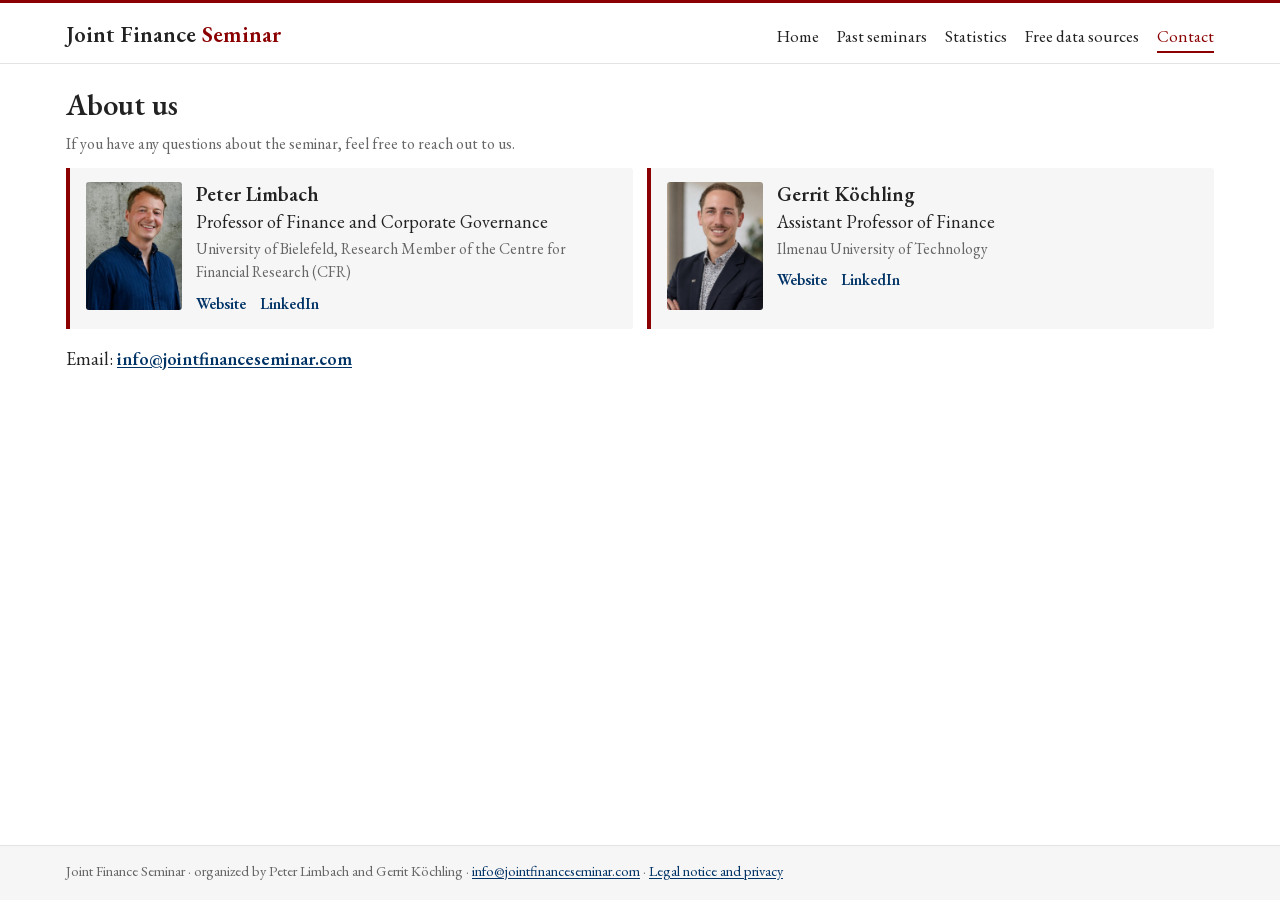
==== contact/index.html @ 8ed10439 "Mni updates / Cosmetics" ====
<!doctype html>
<html lang="en">
<head>
<meta charset="utf-8">
<meta name="viewport" content="width=device-width, initial-scale=1">
<title>Contact · Joint Finance Seminar</title>
<meta name="description" content="Contact the organizers of the Joint Finance Seminar, Peter Limbach and Gerrit Köchling.">
<link rel="canonical" href="https://www.jointfinanceseminar.com/contact/">
<meta property="og:type" content="website">
<meta property="og:site_name" content="Joint Finance Seminar">
<meta property="og:title" content="Contact · Joint Finance Seminar">
<meta property="og:description" content="Contact the organizers of the Joint Finance Seminar, Peter Limbach and Gerrit Köchling.">
<meta property="og:url" content="https://www.jointfinanceseminar.com/contact/">
<meta property="og:image" content="https://www.jointfinanceseminar.com/img/jfs_logo.png">
<meta name="twitter:card" content="summary">
<link rel="icon" href="/img/jfs_logo_48.png" sizes="48x48" type="image/png">
<link rel="icon" href="/img/jfs_logo_192.png" sizes="192x192" type="image/png">
<link rel="apple-touch-icon" href="/img/jfs_logo_180.png">
<link rel="stylesheet" href="/fonts/fonts.css">
<style>
:root{--ink:#222;--mute:#666;--line:#e3e3e3;--soft:#f6f6f6;--red:#8B0000;--navy:#003366}
*{box-sizing:border-box}
body{margin:0;padding:4px 2px;font-family:"EB Garamond",Garamond,Georgia,serif;color:var(--ink);font-size:17px;line-height:1.45;background:#fff}
h2{font-size:22px;margin:26px 0 4px;font-weight:600}
h2:first-child{margin-top:4px}
.sub{color:var(--mute);font-size:15px;margin:0 0 12px}
a{color:var(--navy)}
.stats{display:flex;flex-wrap:wrap;gap:8px 0;border-top:1px solid var(--line);border-bottom:1px solid var(--line);padding:12px 0}
.stat{flex:1 1 110px;text-align:center;border-right:1px solid var(--line)}
.stat:last-child{border-right:0}
.stat b{display:block;font-size:30px;font-weight:600;color:var(--red);line-height:1.15;font-variant-numeric:lining-nums}
.stat span{font-size:14.5px;color:var(--mute)}
details{border-left:3px solid var(--red);background:var(--soft);margin:6px 0;padding:8px 12px;border-radius:0 3px 3px 0}
summary{cursor:pointer;font-weight:600;list-style:none;display:flex;gap:12px}
summary::-webkit-details-marker{display:none}
summary .n{color:var(--mute);font-weight:400;white-space:nowrap;margin-left:auto}
summary::after{content:"+";color:var(--mute);font-weight:400;margin-left:8px}
details[open] summary::after{content:"\2013"}
ul{margin:8px 0 2px;padding-left:18px}
li{margin:5px 0;font-size:16px}
.who{color:var(--mute)}
.inst{columns:2 240px;column-gap:28px;font-size:16px}
.inst div{break-inside:avoid;margin:0 0 10px}
.inst .c{font-weight:600;font-size:13.5px;text-transform:uppercase;letter-spacing:.05em;color:var(--mute)}
.note{color:var(--mute);font-size:14.5px;margin-top:16px}
.bar{display:flex;flex-wrap:wrap;gap:8px 14px;align-items:center;margin:4px 0 14px}
input[type=search]{flex:1 1 260px;font:inherit;padding:8px 10px;border:1px solid #d9d9d9;border-radius:4px;background:#fff}
input[type=search]:focus{outline:2px solid #c9d6e3;border-color:var(--navy)}
input[type=checkbox]{accent-color:var(--red)}
label{font-size:15px;color:var(--mute);white-space:nowrap}
.round{margin:20px 0 4px;font-weight:600;font-size:18px;border-left:4px solid var(--red);background:var(--soft);padding:5px 12px;border-radius:0 3px 3px 0}
.talk{display:grid;grid-template-columns:104px 1fr;gap:2px 12px;padding:8px 0 8px 16px;border-bottom:1px solid var(--line)}
.talk .d{color:var(--red);font-weight:600;font-size:15px;padding-top:2px;font-variant-numeric:lining-nums}
.talk .t{font-weight:600}
.talk .s{color:var(--mute)}
.talk .s b{color:var(--navy);font-weight:600}
.talk .p{font-size:15px;margin-top:2px}
.talk .p a{text-decoration:none;border-bottom:1px solid #c9d6e3}
.count{font-size:15px;color:var(--mute)}
@media (max-width:520px){.talk{grid-template-columns:1fr}.stat{flex-basis:33%}}

:root{--ink:#222;--mute:#666;--soft:#f6f6f6;--red:#8B0000;--navy:#003366}
*{box-sizing:border-box}
body{margin:0;padding:4px 2px;font-family:"EB Garamond",Garamond,Georgia,serif;color:var(--ink);font-size:17px;line-height:1.45;background:#fff}
h2{font-size:22px;margin:4px 0 4px;font-weight:600}
.sub{color:var(--mute);font-size:15px;margin:0 0 12px}

.people{display:flex;flex-wrap:wrap;gap:14px;margin-top:12px}
.person{flex:1 1 280px;display:flex;gap:14px;align-items:flex-start;border-left:4px solid var(--red);background:var(--soft);padding:14px 16px;border-radius:0 3px 3px 0}
.person img{width:96px;height:128px;object-fit:cover;border-radius:3px;flex:0 0 auto}
.person .nm{font-size:20px;font-weight:600;line-height:1.2}
.person .ti{margin-top:2px}
.person .af{color:var(--mute);font-size:15.5px;margin-top:2px}
.person .ln{margin-top:8px;font-size:15.5px}
.person .ln a{color:var(--navy);font-weight:600;text-decoration:none;margin-right:14px}
.mail{margin-top:16px}
.mail a{color:var(--navy);font-weight:600}

body{padding:0}
.top{border-bottom:1px solid var(--line);background:#fff}
.top .in,.wrap,.foot .in{max-width:1180px;margin:0 auto;padding:0 16px}
.top .in{display:flex;flex-wrap:wrap;align-items:baseline;gap:4px 22px;padding-top:14px;padding-bottom:10px}
.brand{font-size:23px;font-weight:600;color:var(--ink);text-decoration:none;margin-right:auto}
.brand span{color:var(--red)}
.top nav{display:flex;flex-wrap:wrap;gap:2px 18px;font-size:17px}
.top nav a{color:var(--ink);text-decoration:none;border-bottom:2px solid transparent;padding-bottom:1px}
.top nav a:hover{border-bottom-color:#c9d6e3}
.top nav a[aria-current]{border-bottom-color:var(--red);color:var(--red)}
.wrap{padding-top:18px;padding-bottom:28px}
h1.pt{font-size:30px;font-weight:600;margin:6px 0 6px;line-height:1.15}
.foot{border-top:1px solid var(--line);background:var(--soft);color:var(--mute);font-size:14.5px}
.foot .in{padding-top:14px;padding-bottom:18px}
.foot a{color:var(--navy)}
.talk.hide,.round.hide{display:none}
/* small refinements for the stand-alone site (the Google Sites embeds keep their sizes) */
html{scroll-behavior:smooth;scroll-padding-top:12px}
body{display:flex;flex-direction:column;min-height:100vh;font-size:18px;line-height:1.5;-webkit-font-smoothing:antialiased;text-rendering:optimizeLegibility}
main.wrap{flex:1 0 auto;width:100%}
.top{border-top:3px solid var(--red)}
.brand{letter-spacing:.005em}
a{text-underline-offset:2px}
a:hover{color:var(--red)}
::selection{background:#f1dede}
.sub{font-size:16px}
li{font-size:17px}
.note{font-size:15.5px}
.talk{padding-top:10px;padding-bottom:10px}
.talk .p,.ds .pv{font-size:16px}
.ds .w{font-size:17px}
.round{margin-top:26px}
h1.pt{margin-bottom:10px}
details summary:hover{color:var(--red)}
.card .ttl a:hover,.talk .p a:hover,.ds .nm a:hover{border-bottom-color:var(--red)}
.foot{margin-top:28px}
@media (max-width:600px){
  body{font-size:17px}
  .top .in{gap:6px 18px}
  .top nav{gap:2px 14px;font-size:16px}
  h1.pt{font-size:26px}
  .ghero{padding-top:12px}
  .ghero h1{font-size:34px}
  .gtag{font-size:20px;margin-top:16px}
  .gintro{font-size:17px}
}
</style>
</head>
<body>
<header class="top"><div class="in"><a class="brand" href="/">Joint Finance <span>Seminar</span></a><nav aria-label="Main"><a href="/">Home</a><a href="/past-seminars/">Past seminars</a><a href="/some-statistics-about-the-seminar/">Statistics</a><a href="/free-datasets/">Free data sources</a><a href="/contact/" aria-current="page">Contact</a></nav></div></header>
<main class="wrap">
<h1 class="pt">About us</h1>
<p class="sub">If you have any questions about the seminar, feel free to reach out to us.</p>
<div class="people"><div class="person"><img src="/img/peter_limbach.jpg" alt="Peter Limbach" width="96" height="128"><div><div class="nm">Peter Limbach</div><div class="ti">Professor of Finance and Corporate Governance</div><div class="af">University of Bielefeld, Research Member of the Centre for Financial Research (CFR)</div><div class="ln"><a href="https://www.uni-bielefeld.de/fakultaeten/wirtschaftswissenschaften/lehrbereiche/corporate-finance-and-governance/" target="_blank" rel="noopener">Website</a><a href="https://www.linkedin.com/in/peter-limbach-b8a85524a/" target="_blank" rel="noopener">LinkedIn</a></div></div></div><div class="person"><img src="/img/gerrit_koechling.jpg" alt="Gerrit Köchling" width="96" height="128"><div><div class="nm">Gerrit Köchling</div><div class="ti">Assistant Professor of Finance</div><div class="af">Ilmenau University of Technology</div><div class="ln"><a href="https://sites.google.com/view/gerritkoechling" target="_blank" rel="noopener">Website</a><a href="https://www.linkedin.com/in/gerrit-koechling/" target="_blank" rel="noopener">LinkedIn</a></div></div></div></div>
<p class="mail">Email: <a href="mailto:info@jointfinanceseminar.com">info@jointfinanceseminar.com</a></p>
</main>
<footer class="foot"><div class="in">Joint Finance Seminar · organized by Peter Limbach and Gerrit Köchling ·
<a href="mailto:info@jointfinanceseminar.com">info@jointfinanceseminar.com</a> · <a href="/privacy/">Legal notice and privacy</a></div></footer>
</body>
</html>
---- fonts/fonts.css ----
/* EB Garamond (SIL Open Font License 1.1, see OFL.txt), self-hosted; files from Google Fonts, 2026-11-12 */
@font-face{font-family:'EB Garamond';font-style:italic;font-weight:400;font-display:swap;src:url(/fonts/eb-garamond-latin-italic.woff2) format('woff2');unicode-range:U+0000-00FF, U+0131, U+0152-0153, U+02BB-02BC, U+02C6, U+02DA, U+02DC, U+0304, U+0308, U+0329, U+2000-206F, U+20AC, U+2122, U+2191, U+2193, U+2212, U+2215, U+FEFF, U+FFFD}
@font-face{font-family:'EB Garamond';font-style:normal;font-weight:400 700;font-display:swap;src:url(/fonts/eb-garamond-latin.woff2) format('woff2');unicode-range:U+0000-00FF, U+0131, U+0152-0153, U+02BB-02BC, U+02C6, U+02DA, U+02DC, U+0304, U+0308, U+0329, U+2000-206F, U+20AC, U+2122, U+2191, U+2193, U+2212, U+2215, U+FEFF, U+FFFD}
@font-face{font-family:'EB Garamond';font-style:italic;font-weight:400;font-display:swap;src:url(/fonts/eb-garamond-latin-ext-italic.woff2) format('woff2');unicode-range:U+0100-02BA, U+02BD-02C5, U+02C7-02CC, U+02CE-02D7, U+02DD-02FF, U+0304, U+0308, U+0329, U+1D00-1DBF, U+1E00-1E9F, U+1EF2-1EFF, U+2020, U+20A0-20AB, U+20AD-20C4, U+2113, U+2C60-2C7F, U+A720-A7FF}
@font-face{font-family:'EB Garamond';font-style:normal;font-weight:400 700;font-display:swap;src:url(/fonts/eb-garamond-latin-ext.woff2) format('woff2');unicode-range:U+0100-02BA, U+02BD-02C5, U+02C7-02CC, U+02CE-02D7, U+02DD-02FF, U+0304, U+0308, U+0329, U+1D00-1DBF, U+1E00-1E9F, U+1EF2-1EFF, U+2020, U+20A0-20AB, U+20AD-20C4, U+2113, U+2C60-2C7F, U+A720-A7FF}
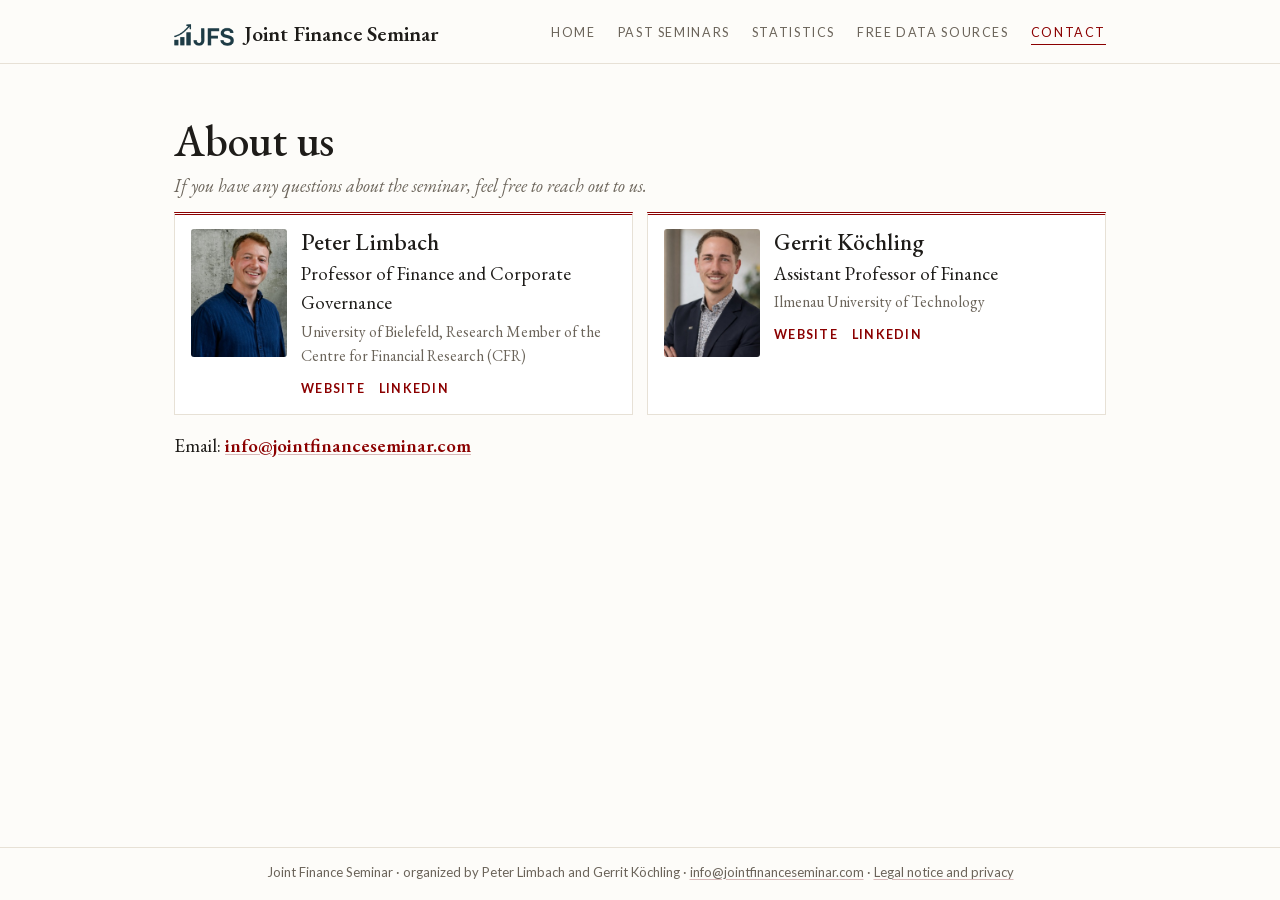
==== commit 7f703ecf: "New design journal style tryout" ====
--- a/contact/index.html
+++ b/contact/index.html
@@ -80,8 +80,9 @@
 .top{border-bottom:1px solid var(--line);background:#fff}
 .top .in,.wrap,.foot .in{max-width:1180px;margin:0 auto;padding:0 16px}
 .top .in{display:flex;flex-wrap:wrap;align-items:baseline;gap:4px 22px;padding-top:14px;padding-bottom:10px}
-.brand{font-size:23px;font-weight:600;color:var(--ink);text-decoration:none;margin-right:auto}
-.brand span{color:var(--red)}
+.brand{font-size:23px;font-weight:600;color:var(--ink);text-decoration:none;margin-right:auto;display:inline-flex;align-items:center;gap:10px}
+.brand img{height:22px;width:auto;position:relative;top:1px}
+.brand .bt span{color:var(--red)}
 .top nav{display:flex;flex-wrap:wrap;gap:2px 18px;font-size:17px}
 .top nav a{color:var(--ink);text-decoration:none;border-bottom:2px solid transparent;padding-bottom:1px}
 .top nav a:hover{border-bottom-color:#c9d6e3}
@@ -115,17 +116,142 @@
 @media (max-width:600px){
   body{font-size:17px}
   .top .in{gap:6px 18px}
-  .top nav{gap:2px 14px;font-size:16px}
+  .top .in{flex-direction:column;align-items:flex-start;padding-bottom:0}
+  .top nav{flex-wrap:nowrap;overflow-x:auto;white-space:nowrap;width:100%;gap:0 16px;font-size:16px;padding-bottom:8px;scrollbar-width:none}
+  .top nav::-webkit-scrollbar{display:none}
+  .next{padding:14px 16px}
+  .next .ttl{font-size:19px}
   h1.pt{font-size:26px}
   .ghero{padding-top:12px}
   .ghero h1{font-size:34px}
   .gtag{font-size:20px;margin-top:16px}
   .gintro{font-size:17px}
 }
+
+/* "Journal" design (Gerrit, 2026-11-13): cream paper, Garamond, small-caps labels in Lato, dark red accents */
+:root{--ink:#1e1c19;--mute:#6b645a;--line:#e7e1d6;--soft:#f6f1e7;--red:#8B0000;--navy:#8B0000;--paper:#fdfcf9}
+body{background:var(--paper);color:var(--ink);font-size:19px;line-height:1.55}
+a{color:var(--red);text-decoration-color:#d9b9b9}
+a:hover{color:#5c0000}
+.lab,.top nav,.lbl,.round,.k,.sheet .m,.sheet .h,.strip span,.rt .dt,.rt .ac,.tag,.count,.foot{font-family:Lato,"Helvetica Neue",Arial,sans-serif}
+/* header */
+.top{background:var(--paper);border-top:0;border-bottom:1px solid var(--line)}
+.top .in,.wrap,.foot .in{max-width:980px;padding-left:24px;padding-right:24px}
+.top .in{padding-top:18px;padding-bottom:12px;align-items:center}
+.brand{font-size:21px;font-weight:600}
+.brand .bt span{color:var(--ink)}
+.top nav{font-size:12.5px;letter-spacing:.13em;text-transform:uppercase;gap:2px 22px}
+.top nav a{color:var(--mute);border-bottom:1px solid transparent;padding-bottom:2px}
+.top nav a:hover{color:var(--red);border-bottom-color:var(--red)}
+.top nav a[aria-current]{color:var(--red);border-bottom-color:var(--red)}
+/* page titles and labels */
+h1.pt{font-size:44px;font-weight:500;letter-spacing:-.005em;margin:34px 0 6px}
+.sub{font-style:italic;color:var(--mute);font-size:18px}
+.lbl,.round{font-size:12.5px;font-weight:700;letter-spacing:.16em;text-transform:uppercase;color:var(--red);background:none;border:0;border-bottom:1px solid var(--line);border-radius:0;padding:0 0 8px;margin:42px 0 8px}
+h2.lbl{line-height:1.4}
+.rule{height:3px;border-top:1px solid var(--red);border-bottom:1px solid var(--red);margin:0 0 30px}
+/* front page */
+.ghero{padding:44px 0 4px}
+.ghero h1{font-size:60px;font-weight:500;color:var(--ink);letter-spacing:-.01em}
+.gtag{font-size:23px;font-weight:400;font-style:italic;color:var(--mute);margin:4px 0 30px}
+.gintro{font-size:19.5px;color:#36322c;margin:4px 0 30px}
+.next{max-width:none;margin:0 0 34px;border:0;border-radius:0;box-shadow:none;background:none;padding:0;display:grid;grid-template-columns:170px 1fr;gap:28px;align-items:center}
+.sheet{border:1px solid var(--red);text-align:center;padding:10px 6px 12px;color:var(--red);background:#fff}
+.sheet .m{font-size:12.5px;font-weight:700;letter-spacing:.16em;text-transform:uppercase}
+.sheet .d{font-size:60px;line-height:1;font-weight:600;font-variant-numeric:lining-nums;margin:2px 0}
+.sheet .h{font-size:12.5px;color:var(--mute)}
+.next .k{font-size:12.5px;font-weight:700;letter-spacing:.16em;text-transform:uppercase;color:var(--red)}
+.next .ttl{font-size:28px;font-weight:500;line-height:1.25;margin:4px 0}
+.next .ttl a{color:var(--ink);border:0;text-decoration:none}
+.next .spk{color:var(--mute)}
+.next .act{display:flex;flex-wrap:wrap;gap:6px 22px;margin-top:10px}
+.next .act a,.rt .ac a,.subs-b .btn{font-family:Lato,Arial,sans-serif;font-size:12.5px;font-weight:700;letter-spacing:.1em;text-transform:uppercase;color:var(--red);text-decoration:none;border:0;border-bottom:1px solid var(--red);border-radius:0;padding:0 0 1px;background:none}
+.subs-b .btn:hover{background:none;color:#5c0000}
+/* mailing list */
+#mc_embed_signup{max-width:none;background:#fff;border:1px solid var(--line);border-left:0;border-top:3px double var(--red);border-radius:0;padding:18px 22px;margin:0 0 6px}
+#mc_embed_signup h2{font-weight:500;font-size:25px}
+#mc_embed_signup .button{border-radius:2px;font-family:Lato,Arial,sans-serif;font-size:13px;letter-spacing:.1em;text-transform:uppercase}
+input[type=search],#mc_embed_signup input[type="email"]{border:1px solid #d8d0c2;border-radius:2px;background:#fff}
+/* round table */
+table.rt{width:100%;border-collapse:collapse;margin-top:6px}
+.rt td{padding:13px 0;border-bottom:1px solid var(--line);vertical-align:top}
+.rt .dt{width:76px;font-size:12px;font-weight:700;text-transform:uppercase;letter-spacing:.1em;color:var(--red)}
+.rt .dt b{display:block;font:600 30px/1.05 "EB Garamond",Georgia,serif;letter-spacing:0;color:var(--ink);font-variant-numeric:lining-nums}
+.rt .ti{font-size:21px;line-height:1.3}
+.rt .ti a,.rt .sp a{text-decoration:none}
+.rt .ti a{color:var(--ink)}
+.rt .ti a:hover,.rt .sp a:hover{text-decoration:underline;text-decoration-color:var(--red);color:var(--red)}
+.rt .sp{color:var(--mute);font-size:17px}
+.rt .sp a{color:var(--mute)}
+.rt .nt{font-size:16px;font-style:italic;color:#7a5a00;margin-top:3px}
+.rt .ac{width:150px;text-align:right;font-size:12.5px;padding-top:17px}
+.rt .held{color:var(--mute);letter-spacing:.06em}
+.rt tr.past{opacity:.5}
+.subs{margin:22px 0 0;text-align:left}
+.subs-t{font-weight:500;font-size:19px;margin-bottom:6px}
+.subs-b{justify-content:flex-start;gap:6px 22px}
+.subs .hint{font-size:16px}
+/* statistics strip */
+.strip{display:flex;justify-content:space-between;flex-wrap:wrap;gap:14px;border-top:1px solid var(--line);margin-top:44px;padding-top:22px;text-align:center}
+.strip b{display:block;font-size:44px;font-weight:500;color:var(--red);line-height:1;font-variant-numeric:lining-nums}
+.strip span{font-size:12px;letter-spacing:.14em;text-transform:uppercase;color:var(--mute)}
+.more{text-align:center;font-style:italic;margin:10px 0 0}
+/* past seminars */
+.talk{grid-template-columns:118px 1fr;padding:12px 0;border-bottom:1px solid var(--line)}
+.talk .d{font-family:Lato,Arial,sans-serif;font-size:12.5px;letter-spacing:.06em;text-transform:uppercase;color:var(--red);padding-top:5px}
+.talk .t{font-weight:500;font-size:20px;line-height:1.3}
+.talk .s{color:var(--mute)}
+.talk .s b{color:var(--ink);font-weight:500}
+.talk .p{font-style:italic}
+.talk .p a{border:0;text-decoration:underline;text-decoration-color:#d9b9b9}
+/* statistics page */
+.stats{border-color:var(--line)}
+.stat{border-right-color:var(--line)}
+.stat b{font-weight:500;font-size:40px}
+.stat span{font-family:Lato,Arial,sans-serif;font-size:12px;letter-spacing:.14em;text-transform:uppercase}
+details{background:none;border:0;border-bottom:1px solid var(--line);border-radius:0;padding:10px 0;margin:0}
+summary{font-weight:500;font-size:20px}
+.inst .c{font-family:Lato,Arial,sans-serif;color:var(--red)}
+/* data page */
+.jump a{border-bottom-color:#d9b9b9}
+.ds{padding:12px 0;border-bottom:1px solid var(--line)}
+.ds .nm{font-weight:500;font-size:20px}
+.ds .nm a{color:var(--ink);border-bottom-color:#d9b9b9}
+.ds .nm a:hover{color:var(--red);border-bottom-color:var(--red)}
+.ds .pv{font-style:italic}
+.tag{font-size:11.5px;letter-spacing:.06em;text-transform:uppercase;border-color:#e3c6c6}
+.suggest{font-family:Lato,Arial,sans-serif;font-size:12.5px;letter-spacing:.1em;text-transform:uppercase;border:0;border-bottom:1px solid var(--red);border-radius:0;padding:0 0 1px}
+.suggest:hover{background:none}
+/* contact and privacy */
+.person{background:#fff;border:1px solid var(--line);border-top:3px double var(--red);border-radius:0}
+.person .nm{font-weight:500;font-size:23px}
+.person .ln a{font-family:Lato,Arial,sans-serif;font-size:12.5px;letter-spacing:.1em;text-transform:uppercase}
+.addr{background:#fff;border-left:2px solid var(--red)}
+h3{font-weight:500;font-size:22px}
+/* footer */
+.foot{background:var(--paper);border-top:1px solid var(--line);font-size:13px;color:var(--mute);text-align:center}
+.foot a{color:var(--mute)}
+@media (max-width:640px){
+  .top nav{font-size:12px;gap:0 16px}
+  .ghero{padding-top:24px}
+  .ghero h1{font-size:40px}
+  .gtag{font-size:19px;margin-bottom:22px}
+  .next{grid-template-columns:96px 1fr;gap:16px}
+  .sheet .d{font-size:40px}
+  .sheet .h{font-size:11px;line-height:1.3}
+  .next .ttl{font-size:22px}
+  .rt .ac{display:none}
+  .rt .dt{width:56px}
+  .rt .ti{font-size:19px}
+  .strip{justify-content:center;gap:16px 26px}
+  .strip b{font-size:34px}
+  .talk{grid-template-columns:1fr}
+  h1.pt{font-size:34px}
+}
 </style>
 </head>
 <body>
-<header class="top"><div class="in"><a class="brand" href="/">Joint Finance <span>Seminar</span></a><nav aria-label="Main"><a href="/">Home</a><a href="/past-seminars/">Past seminars</a><a href="/some-statistics-about-the-seminar/">Statistics</a><a href="/free-datasets/">Free data sources</a><a href="/contact/" aria-current="page">Contact</a></nav></div></header>
+<header class="top"><div class="in"><a class="brand" href="/"><img src="/img/jfs_mark.png" alt="" width="60" height="22"><span class="bt">Joint Finance <span>Seminar</span></span></a><nav aria-label="Main"><a href="/">Home</a><a href="/past-seminars/">Past seminars</a><a href="/some-statistics-about-the-seminar/">Statistics</a><a href="/free-datasets/">Free data sources</a><a href="/contact/" aria-current="page">Contact</a></nav></div></header>
 <main class="wrap">
 <h1 class="pt">About us</h1>
 <p class="sub">If you have any questions about the seminar, feel free to reach out to us.</p>
--- a/fonts/fonts.css
+++ b/fonts/fonts.css
@@ -3,3 +3,8 @@
 @font-face{font-family:'EB Garamond';font-style:normal;font-weight:400 700;font-display:swap;src:url(/fonts/eb-garamond-latin.woff2) format('woff2');unicode-range:U+0000-00FF, U+0131, U+0152-0153, U+02BB-02BC, U+02C6, U+02DA, U+02DC, U+0304, U+0308, U+0329, U+2000-206F, U+20AC, U+2122, U+2191, U+2193, U+2212, U+2215, U+FEFF, U+FFFD}
 @font-face{font-family:'EB Garamond';font-style:italic;font-weight:400;font-display:swap;src:url(/fonts/eb-garamond-latin-ext-italic.woff2) format('woff2');unicode-range:U+0100-02BA, U+02BD-02C5, U+02C7-02CC, U+02CE-02D7, U+02DD-02FF, U+0304, U+0308, U+0329, U+1D00-1DBF, U+1E00-1E9F, U+1EF2-1EFF, U+2020, U+20A0-20AB, U+20AD-20C4, U+2113, U+2C60-2C7F, U+A720-A7FF}
 @font-face{font-family:'EB Garamond';font-style:normal;font-weight:400 700;font-display:swap;src:url(/fonts/eb-garamond-latin-ext.woff2) format('woff2');unicode-range:U+0100-02BA, U+02BD-02C5, U+02C7-02CC, U+02CE-02D7, U+02DD-02FF, U+0304, U+0308, U+0329, U+1D00-1DBF, U+1E00-1E9F, U+1EF2-1EFF, U+2020, U+20A0-20AB, U+20AD-20C4, U+2113, U+2C60-2C7F, U+A720-A7FF}
+/* Lato for small labels (SIL Open Font License 1.1, see OFL-Lato.txt) */
+@font-face{font-family:'Lato';font-style:normal;font-weight:400;font-display:swap;src:url(/fonts/lato-latin-ext-400.woff2) format('woff2');unicode-range:U+0100-02BA, U+02BD-02C5, U+02C7-02CC, U+02CE-02D7, U+02DD-02FF, U+0304, U+0308, U+0329, U+1D00-1DBF, U+1E00-1E9F, U+1EF2-1EFF, U+2020, U+20A0-20AB, U+20AD-20C4, U+2113, U+2C60-2C7F, U+A720-A7FF}
+@font-face{font-family:'Lato';font-style:normal;font-weight:400;font-display:swap;src:url(/fonts/lato-latin-400.woff2) format('woff2');unicode-range:U+0000-00FF, U+0131, U+0152-0153, U+02BB-02BC, U+02C6, U+02DA, U+02DC, U+0304, U+0308, U+0329, U+2000-206F, U+20AC, U+2122, U+2191, U+2193, U+2212, U+2215, U+FEFF, U+FFFD}
+@font-face{font-family:'Lato';font-style:normal;font-weight:700;font-display:swap;src:url(/fonts/lato-latin-ext-700.woff2) format('woff2');unicode-range:U+0100-02BA, U+02BD-02C5, U+02C7-02CC, U+02CE-02D7, U+02DD-02FF, U+0304, U+0308, U+0329, U+1D00-1DBF, U+1E00-1E9F, U+1EF2-1EFF, U+2020, U+20A0-20AB, U+20AD-20C4, U+2113, U+2C60-2C7F, U+A720-A7FF}
+@font-face{font-family:'Lato';font-style:normal;font-weight:700;font-display:swap;src:url(/fonts/lato-latin-700.woff2) format('woff2');unicode-range:U+0000-00FF, U+0131, U+0152-0153, U+02BB-02BC, U+02C6, U+02DA, U+02DC, U+0304, U+0308, U+0329, U+2000-206F, U+20AC, U+2122, U+2191, U+2193, U+2212, U+2215, U+FEFF, U+FFFD}
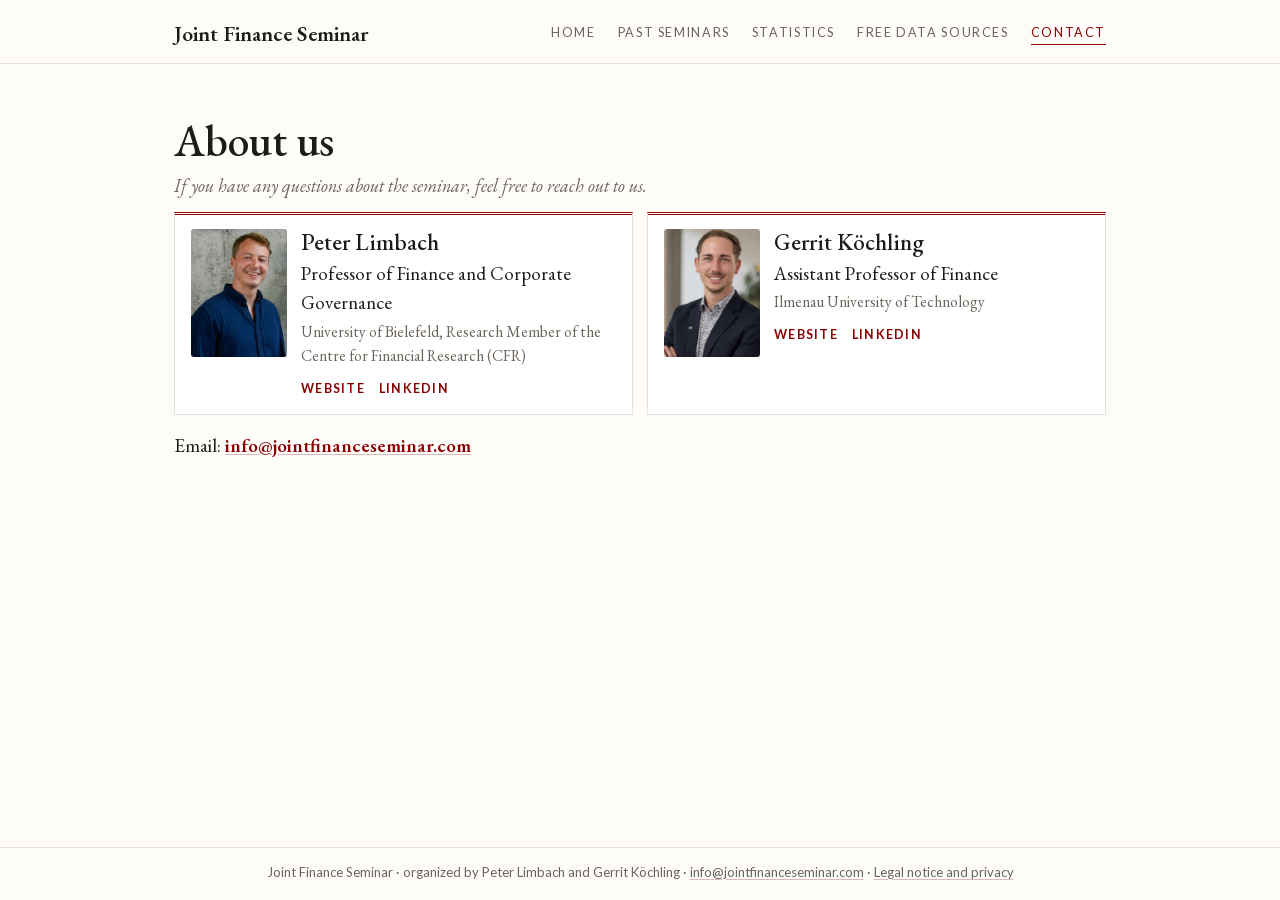
==== commit 5ee0469e: "Some changes of journal style" ====
--- a/contact/index.html
+++ b/contact/index.html
@@ -172,6 +172,26 @@
 #mc_embed_signup h2{font-weight:500;font-size:25px}
 #mc_embed_signup .button{border-radius:2px;font-family:Lato,Arial,sans-serif;font-size:13px;letter-spacing:.1em;text-transform:uppercase}
 input[type=search],#mc_embed_signup input[type="email"]{border:1px solid #d8d0c2;border-radius:2px;background:#fff}
+/* stay-informed panel: mailing list + calendar (more prominent, Gerrit 2026-11-13) */
+.stay{display:grid;grid-template-columns:1fr 1fr;gap:0;background:#f7efe6;border-top:3px double var(--red);border-bottom:3px double var(--red);margin:10px 0 8px;scroll-margin-top:20px}
+.stay .col{padding:24px 26px 22px}
+.stay .col+.col{border-left:1px solid #e3d3c3}
+.stay .k{font-family:Lato,Arial,sans-serif;font-size:12.5px;font-weight:700;letter-spacing:.16em;text-transform:uppercase;color:var(--red)}
+.stay h2{font-size:28px;font-weight:500;margin:4px 0 6px;line-height:1.2}
+.stay p{margin:0 0 14px;color:#3f3a33;font-size:18px}
+.stay .small{font-size:14.5px;color:var(--mute);margin:12px 0 0}
+.stay label{display:block;font-size:15px;margin:0 0 6px;color:var(--ink)}
+.stay .asterisk{color:var(--red)}
+.stay .row{display:flex;flex-wrap:wrap;gap:8px}
+.stay input[type="email"]{flex:1 1 220px;font:inherit;font-size:17px;padding:9px 12px;border:1px solid #cdbfac;border-radius:2px;background:#fff}
+.stay input[type="email"]:focus{outline:2px solid #e8c9c9;border-color:var(--red)}
+.stay .button{flex:0 0 auto;font-family:Lato,Arial,sans-serif;font-size:13.5px;font-weight:700;letter-spacing:.1em;text-transform:uppercase;padding:10px 20px;border:0;border-radius:2px;background:var(--red);color:#fff;cursor:pointer}
+.stay .button:hover{background:#6f0000}
+.stay .cb{display:flex;flex-direction:column;align-items:flex-start;gap:9px}
+.stay .btn{font-family:Lato,Arial,sans-serif;font-size:13px;font-weight:700;letter-spacing:.08em;text-transform:uppercase;border:1px solid var(--red);border-radius:2px;padding:8px 14px;background:#fff;color:var(--red);text-decoration:none}
+.stay .btn.solid{background:var(--red);color:#fff}
+.stay .btn.solid:hover{background:#6f0000;color:#fff}
+.dl{font-size:15.5px;color:var(--mute);font-style:italic;margin:12px 0 0}
 /* round table */
 table.rt{width:100%;border-collapse:collapse;margin-top:6px}
 .rt td{padding:13px 0;border-bottom:1px solid var(--line);vertical-align:top}
@@ -241,6 +261,9 @@
   .sheet .h{font-size:11px;line-height:1.3}
   .next .ttl{font-size:22px}
   .rt .ac{display:none}
+  .stay{grid-template-columns:1fr}
+  .stay .col+.col{border-left:0;border-top:1px solid #e3d3c3}
+  .stay .col{padding:20px 18px}
   .rt .dt{width:56px}
   .rt .ti{font-size:19px}
   .strip{justify-content:center;gap:16px 26px}
@@ -251,11 +274,11 @@
 </style>
 </head>
 <body>
-<header class="top"><div class="in"><a class="brand" href="/"><img src="/img/jfs_mark.png" alt="" width="60" height="22"><span class="bt">Joint Finance <span>Seminar</span></span></a><nav aria-label="Main"><a href="/">Home</a><a href="/past-seminars/">Past seminars</a><a href="/some-statistics-about-the-seminar/">Statistics</a><a href="/free-datasets/">Free data sources</a><a href="/contact/" aria-current="page">Contact</a></nav></div></header>
+<header class="top"><div class="in"><a class="brand" href="/"><span class="bt">Joint Finance <span>Seminar</span></span></a><nav aria-label="Main"><a href="/">Home</a><a href="/past-seminars/">Past seminars</a><a href="/some-statistics-about-the-seminar/">Statistics</a><a href="/free-datasets/">Free data sources</a><a href="/contact/" aria-current="page">Contact</a></nav></div></header>
 <main class="wrap">
 <h1 class="pt">About us</h1>
 <p class="sub">If you have any questions about the seminar, feel free to reach out to us.</p>
-<div class="people"><div class="person"><img src="/img/peter_limbach.jpg" alt="Peter Limbach" width="96" height="128"><div><div class="nm">Peter Limbach</div><div class="ti">Professor of Finance and Corporate Governance</div><div class="af">University of Bielefeld, Research Member of the Centre for Financial Research (CFR)</div><div class="ln"><a href="https://www.uni-bielefeld.de/fakultaeten/wirtschaftswissenschaften/lehrbereiche/corporate-finance-and-governance/" target="_blank" rel="noopener">Website</a><a href="https://www.linkedin.com/in/peter-limbach-b8a85524a/" target="_blank" rel="noopener">LinkedIn</a></div></div></div><div class="person"><img src="/img/gerrit_koechling.jpg" alt="Gerrit Köchling" width="96" height="128"><div><div class="nm">Gerrit Köchling</div><div class="ti">Assistant Professor of Finance</div><div class="af">Ilmenau University of Technology</div><div class="ln"><a href="https://sites.google.com/view/gerritkoechling" target="_blank" rel="noopener">Website</a><a href="https://www.linkedin.com/in/gerrit-koechling/" target="_blank" rel="noopener">LinkedIn</a></div></div></div></div>
+<div class="people"><div class="person"><img src="/img/peter_limbach.jpg" alt="Peter Limbach" width="96" height="128"><div><div class="nm">Peter Limbach</div><div class="ti">Professor of Finance and Corporate Governance</div><div class="af">University of Bielefeld, Research Member of the Centre for Financial Research (CFR)</div><div class="ln"><a href="https://www.uni-bielefeld.de/fakultaeten/wirtschaftswissenschaften/lehrbereiche/corporate-finance-and-governance/" target="_blank" rel="noopener">Website</a><a href="https://www.linkedin.com/in/peter-limbach-b8a85524a/" target="_blank" rel="noopener">LinkedIn</a></div></div></div><div class="person"><img src="/img/gerrit_koechling.jpg" alt="Gerrit Köchling" width="96" height="128"><div><div class="nm">Gerrit Köchling</div><div class="ti">Assistant Professor of Finance</div><div class="af">Ilmenau University of Technology</div><div class="ln"><a href="https://www.gerritkoechling.com/" target="_blank" rel="noopener">Website</a><a href="https://www.linkedin.com/in/gerrit-koechling/" target="_blank" rel="noopener">LinkedIn</a></div></div></div></div>
 <p class="mail">Email: <a href="mailto:info@jointfinanceseminar.com">info@jointfinanceseminar.com</a></p>
 </main>
 <footer class="foot"><div class="in">Joint Finance Seminar · organized by Peter Limbach and Gerrit Köchling ·
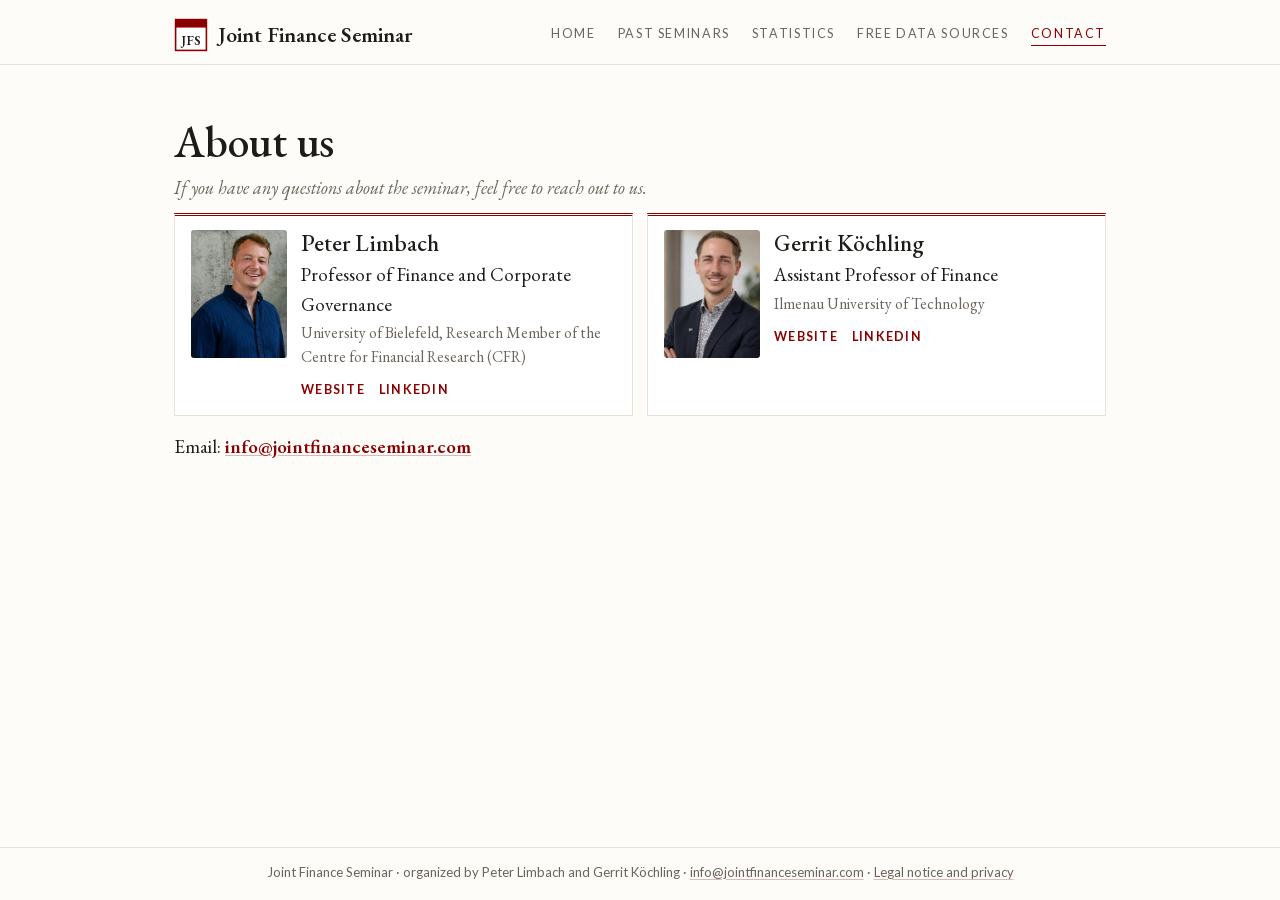
==== commit 6518a5a1: "Logo again" ====
--- a/contact/index.html
+++ b/contact/index.html
@@ -11,11 +11,14 @@
 <meta property="og:title" content="Contact · Joint Finance Seminar">
 <meta property="og:description" content="Contact the organizers of the Joint Finance Seminar, Peter Limbach and Gerrit Köchling.">
 <meta property="og:url" content="https://www.jointfinanceseminar.com/contact/">
-<meta property="og:image" content="https://www.jointfinanceseminar.com/img/jfs_logo.png">
-<meta name="twitter:card" content="summary">
-<link rel="icon" href="/img/jfs_logo_48.png" sizes="48x48" type="image/png">
-<link rel="icon" href="/img/jfs_logo_192.png" sizes="192x192" type="image/png">
-<link rel="apple-touch-icon" href="/img/jfs_logo_180.png">
+<meta property="og:image" content="https://www.jointfinanceseminar.com/img/jfs_og.png">
+<meta property="og:image:width" content="1200">
+<meta property="og:image:height" content="630">
+<meta name="twitter:card" content="summary_large_image">
+<link rel="icon" href="/img/jfs_icon_32.png" sizes="32x32" type="image/png">
+<link rel="icon" href="/img/jfs_icon_48.png" sizes="48x48" type="image/png">
+<link rel="icon" href="/img/jfs_icon_192.png" sizes="192x192" type="image/png">
+<link rel="apple-touch-icon" href="/img/jfs_icon_180.png">
 <link rel="stylesheet" href="/fonts/fonts.css">
 <style>
 :root{--ink:#222;--mute:#666;--line:#e3e3e3;--soft:#f6f6f6;--red:#8B0000;--navy:#003366}
@@ -140,6 +143,7 @@
 .top .in{padding-top:18px;padding-bottom:12px;align-items:center}
 .brand{font-size:21px;font-weight:600}
 .brand .bt span{color:var(--ink)}
+.brand .mark{flex:0 0 auto;display:block}
 .top nav{font-size:12.5px;letter-spacing:.13em;text-transform:uppercase;gap:2px 22px}
 .top nav a{color:var(--mute);border-bottom:1px solid transparent;padding-bottom:2px}
 .top nav a:hover{color:var(--red);border-bottom-color:var(--red)}
@@ -274,7 +278,7 @@
 </style>
 </head>
 <body>
-<header class="top"><div class="in"><a class="brand" href="/"><span class="bt">Joint Finance <span>Seminar</span></span></a><nav aria-label="Main"><a href="/">Home</a><a href="/past-seminars/">Past seminars</a><a href="/some-statistics-about-the-seminar/">Statistics</a><a href="/free-datasets/">Free data sources</a><a href="/contact/" aria-current="page">Contact</a></nav></div></header>
+<header class="top"><div class="in"><a class="brand" href="/"><svg class="mark" viewBox="0 0 64 64" width="34" height="34" aria-hidden="true"><rect x="3" y="3" width="58" height="58" fill="#fff" stroke="#8B0000" stroke-width="3"/><rect x="3" y="3" width="58" height="15" fill="#8B0000"/><text x="32" y="51" text-anchor="middle" font-family="EB Garamond, Georgia, serif" font-weight="600" font-size="25" fill="#1e1c19">JFS</text></svg><span class="bt">Joint Finance <span>Seminar</span></span></a><nav aria-label="Main"><a href="/">Home</a><a href="/past-seminars/">Past seminars</a><a href="/some-statistics-about-the-seminar/">Statistics</a><a href="/free-datasets/">Free data sources</a><a href="/contact/" aria-current="page">Contact</a></nav></div></header>
 <main class="wrap">
 <h1 class="pt">About us</h1>
 <p class="sub">If you have any questions about the seminar, feel free to reach out to us.</p>
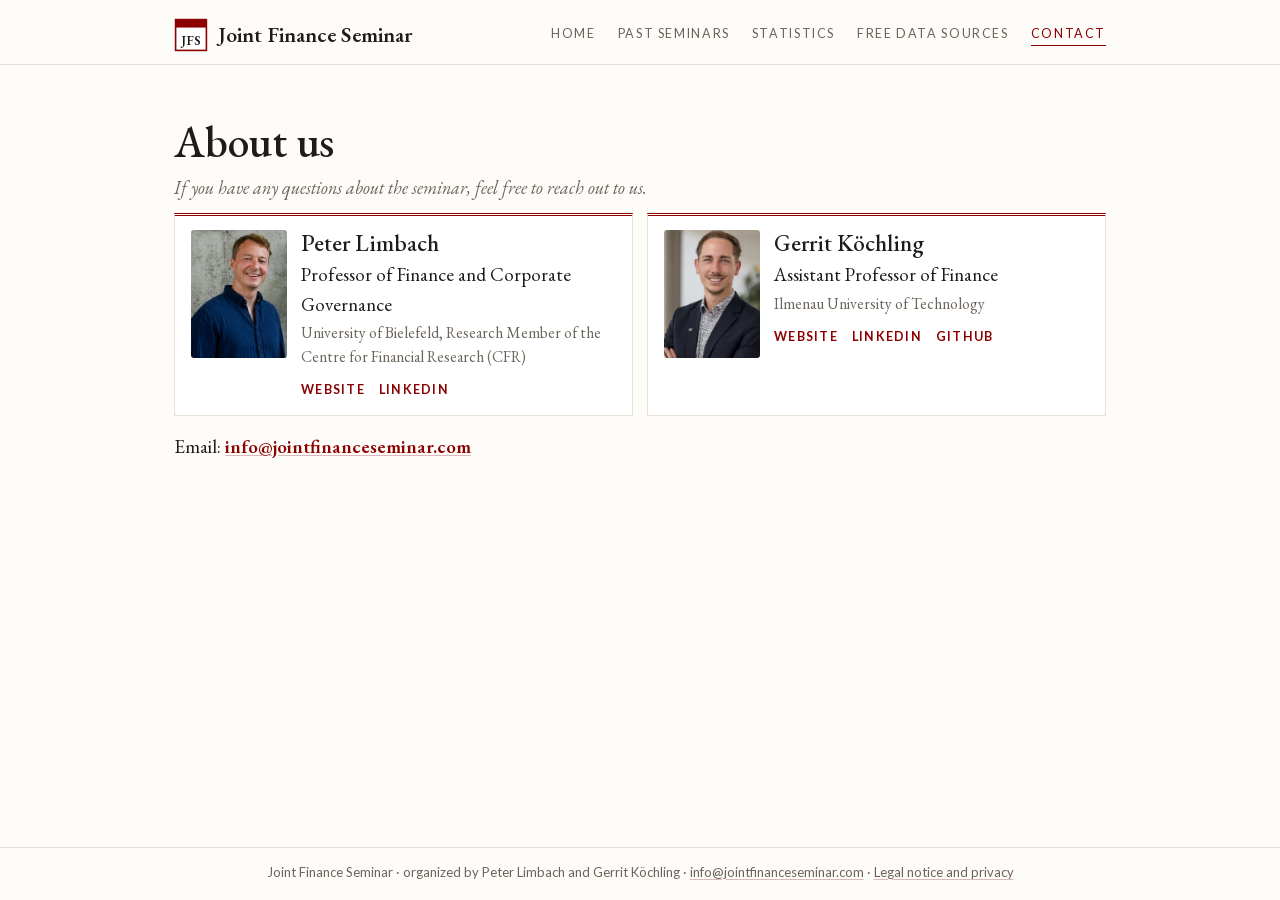
==== commit 677b1f12: "Added datasets" ====
--- a/contact/index.html
+++ b/contact/index.html
@@ -224,6 +224,8 @@
 .talk{grid-template-columns:118px 1fr;padding:12px 0;border-bottom:1px solid var(--line)}
 .talk .d{font-family:Lato,Arial,sans-serif;font-size:12.5px;letter-spacing:.06em;text-transform:uppercase;color:var(--red);padding-top:5px}
 .talk .t{font-weight:500;font-size:20px;line-height:1.3}
+.talk .t a{color:var(--ink);text-decoration:none}
+.talk .t a:hover{color:var(--red);text-decoration:underline;text-decoration-color:var(--red)}
 .talk .s{color:var(--mute)}
 .talk .s b{color:var(--ink);font-weight:500}
 .talk .p{font-style:italic}
@@ -282,7 +284,7 @@
 <main class="wrap">
 <h1 class="pt">About us</h1>
 <p class="sub">If you have any questions about the seminar, feel free to reach out to us.</p>
-<div class="people"><div class="person"><img src="/img/peter_limbach.jpg" alt="Peter Limbach" width="96" height="128"><div><div class="nm">Peter Limbach</div><div class="ti">Professor of Finance and Corporate Governance</div><div class="af">University of Bielefeld, Research Member of the Centre for Financial Research (CFR)</div><div class="ln"><a href="https://www.uni-bielefeld.de/fakultaeten/wirtschaftswissenschaften/lehrbereiche/corporate-finance-and-governance/" target="_blank" rel="noopener">Website</a><a href="https://www.linkedin.com/in/peter-limbach-b8a85524a/" target="_blank" rel="noopener">LinkedIn</a></div></div></div><div class="person"><img src="/img/gerrit_koechling.jpg" alt="Gerrit Köchling" width="96" height="128"><div><div class="nm">Gerrit Köchling</div><div class="ti">Assistant Professor of Finance</div><div class="af">Ilmenau University of Technology</div><div class="ln"><a href="https://www.gerritkoechling.com/" target="_blank" rel="noopener">Website</a><a href="https://www.linkedin.com/in/gerrit-koechling/" target="_blank" rel="noopener">LinkedIn</a></div></div></div></div>
+<div class="people"><div class="person"><img src="/img/peter_limbach.jpg" alt="Peter Limbach" width="96" height="128"><div><div class="nm">Peter Limbach</div><div class="ti">Professor of Finance and Corporate Governance</div><div class="af">University of Bielefeld, Research Member of the Centre for Financial Research (CFR)</div><div class="ln"><a href="https://www.uni-bielefeld.de/fakultaeten/wirtschaftswissenschaften/lehrbereiche/corporate-finance-and-governance/" target="_blank" rel="noopener">Website</a><a href="https://www.linkedin.com/in/peter-limbach-b8a85524a/" target="_blank" rel="noopener">LinkedIn</a></div></div></div><div class="person"><img src="/img/gerrit_koechling.jpg" alt="Gerrit Köchling" width="96" height="128"><div><div class="nm">Gerrit Köchling</div><div class="ti">Assistant Professor of Finance</div><div class="af">Ilmenau University of Technology</div><div class="ln"><a href="https://www.gerritkoechling.com/" target="_blank" rel="noopener">Website</a><a href="https://www.linkedin.com/in/gerrit-koechling/" target="_blank" rel="noopener">LinkedIn</a><a href="https://github.com/gkoechling" target="_blank" rel="noopener">GitHub</a></div></div></div></div>
 <p class="mail">Email: <a href="mailto:info@jointfinanceseminar.com">info@jointfinanceseminar.com</a></p>
 </main>
 <footer class="foot"><div class="in">Joint Finance Seminar · organized by Peter Limbach and Gerrit Köchling ·
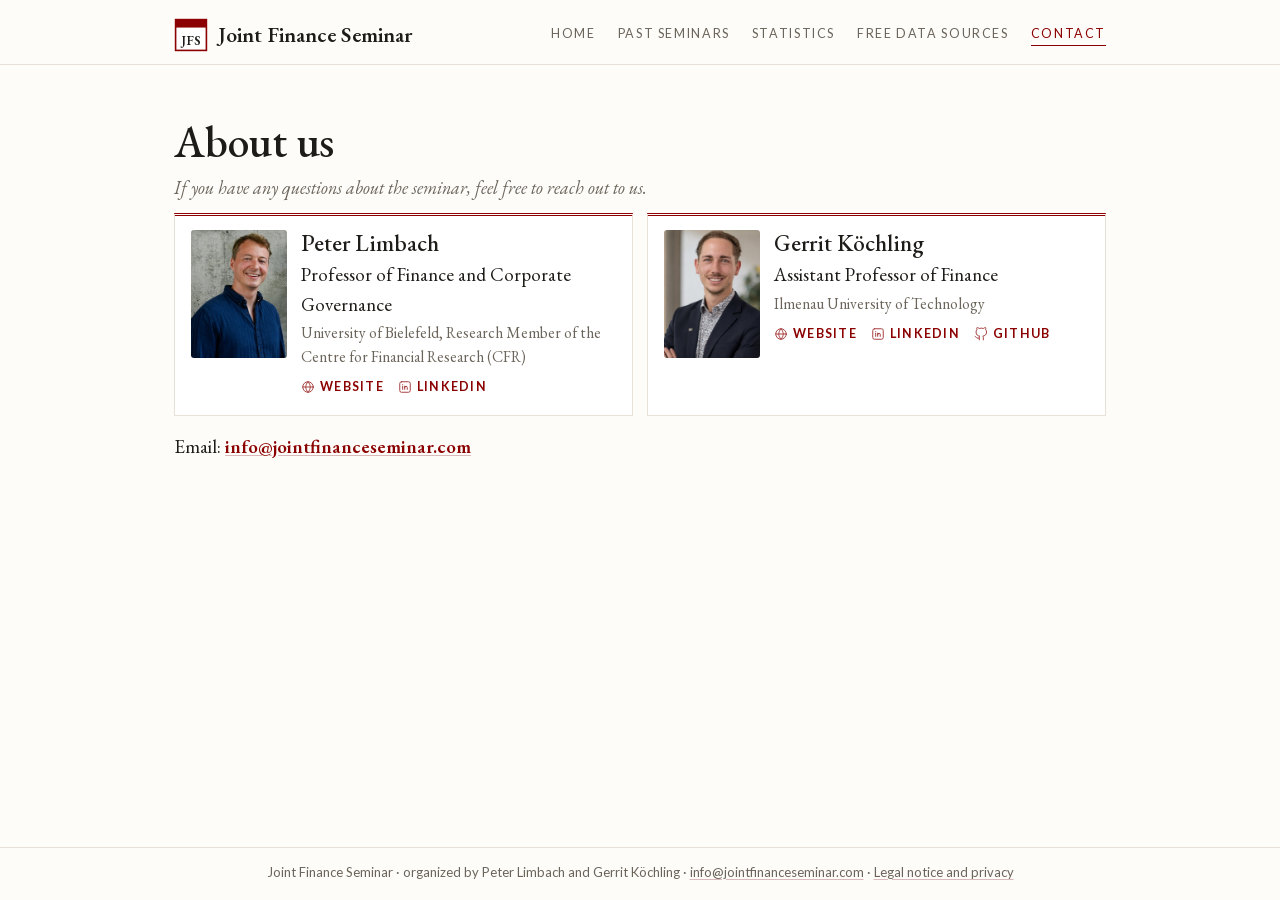
==== commit 58599439: "Icons" ====
--- a/contact/index.html
+++ b/contact/index.html
@@ -75,7 +75,9 @@
 .person .ti{margin-top:2px}
 .person .af{color:var(--mute);font-size:15.5px;margin-top:2px}
 .person .ln{margin-top:8px;font-size:15.5px}
-.person .ln a{color:var(--navy);font-weight:600;text-decoration:none;margin-right:14px}
+.person .ln a{color:var(--navy);font-weight:600;text-decoration:none;margin-right:14px;display:inline-flex;align-items:center;gap:5px}
+.person .ln .ic{width:14px;height:14px;flex:0 0 14px;fill:none;stroke:currentColor;stroke-width:1.7;stroke-linecap:round;stroke-linejoin:round;opacity:.75}
+.person .ln a:hover .ic{opacity:1}
 .mail{margin-top:16px}
 .mail a{color:var(--navy);font-weight:600}
 
@@ -284,7 +286,7 @@
 <main class="wrap">
 <h1 class="pt">About us</h1>
 <p class="sub">If you have any questions about the seminar, feel free to reach out to us.</p>
-<div class="people"><div class="person"><img src="/img/peter_limbach.jpg" alt="Peter Limbach" width="96" height="128"><div><div class="nm">Peter Limbach</div><div class="ti">Professor of Finance and Corporate Governance</div><div class="af">University of Bielefeld, Research Member of the Centre for Financial Research (CFR)</div><div class="ln"><a href="https://www.uni-bielefeld.de/fakultaeten/wirtschaftswissenschaften/lehrbereiche/corporate-finance-and-governance/" target="_blank" rel="noopener">Website</a><a href="https://www.linkedin.com/in/peter-limbach-b8a85524a/" target="_blank" rel="noopener">LinkedIn</a></div></div></div><div class="person"><img src="/img/gerrit_koechling.jpg" alt="Gerrit Köchling" width="96" height="128"><div><div class="nm">Gerrit Köchling</div><div class="ti">Assistant Professor of Finance</div><div class="af">Ilmenau University of Technology</div><div class="ln"><a href="https://www.gerritkoechling.com/" target="_blank" rel="noopener">Website</a><a href="https://www.linkedin.com/in/gerrit-koechling/" target="_blank" rel="noopener">LinkedIn</a><a href="https://github.com/gkoechling" target="_blank" rel="noopener">GitHub</a></div></div></div></div>
+<div class="people"><div class="person"><img src="/img/peter_limbach.jpg" alt="Peter Limbach" width="96" height="128"><div><div class="nm">Peter Limbach</div><div class="ti">Professor of Finance and Corporate Governance</div><div class="af">University of Bielefeld, Research Member of the Centre for Financial Research (CFR)</div><div class="ln"><a href="https://www.uni-bielefeld.de/fakultaeten/wirtschaftswissenschaften/lehrbereiche/corporate-finance-and-governance/" target="_blank" rel="noopener"><svg class="ic" viewBox="0 0 24 24" aria-hidden="true"><circle cx="12" cy="12" r="9"/><path d="M3 12h18M12 3c2.5 2.7 3.8 5.7 3.8 9s-1.3 6.3-3.8 9M12 3c-2.5 2.7-3.8 5.7-3.8 9s1.3 6.3 3.8 9"/></svg>Website</a><a href="https://www.linkedin.com/in/peter-limbach-b8a85524a/" target="_blank" rel="noopener"><svg class="ic" viewBox="0 0 24 24" aria-hidden="true"><rect x="3" y="3" width="18" height="18" rx="3"/><path d="M8 10.5V16M8 7.8v.01M11.5 16v-5.5M11.5 13a2.2 2.2 0 0 1 4.4 0V16"/></svg>LinkedIn</a></div></div></div><div class="person"><img src="/img/gerrit_koechling.jpg" alt="Gerrit Köchling" width="96" height="128"><div><div class="nm">Gerrit Köchling</div><div class="ti">Assistant Professor of Finance</div><div class="af">Ilmenau University of Technology</div><div class="ln"><a href="https://www.gerritkoechling.com/" target="_blank" rel="noopener"><svg class="ic" viewBox="0 0 24 24" aria-hidden="true"><circle cx="12" cy="12" r="9"/><path d="M3 12h18M12 3c2.5 2.7 3.8 5.7 3.8 9s-1.3 6.3-3.8 9M12 3c-2.5 2.7-3.8 5.7-3.8 9s1.3 6.3 3.8 9"/></svg>Website</a><a href="https://www.linkedin.com/in/gerrit-koechling/" target="_blank" rel="noopener"><svg class="ic" viewBox="0 0 24 24" aria-hidden="true"><rect x="3" y="3" width="18" height="18" rx="3"/><path d="M8 10.5V16M8 7.8v.01M11.5 16v-5.5M11.5 13a2.2 2.2 0 0 1 4.4 0V16"/></svg>LinkedIn</a><a href="https://github.com/gkoechling" target="_blank" rel="noopener"><svg class="ic" viewBox="0 0 24 24" aria-hidden="true"><path d="M9 19c-5 1.5-5-2.5-7-3m14 6v-3.87a3.37 3.37 0 0 0-.94-2.61c3.14-.35 6.44-1.54 6.44-7A5.44 5.44 0 0 0 20 4.77 5.07 5.07 0 0 0 19.91 1S18.73.65 16 2.48a13.38 13.38 0 0 0-7 0C6.27.65 5.09 1 5.09 1A5.07 5.07 0 0 0 5 4.77a5.44 5.44 0 0 0-1.5 3.78c0 5.42 3.3 6.61 6.44 7A3.37 3.37 0 0 0 9 18.13V22"/></svg>GitHub</a></div></div></div></div>
 <p class="mail">Email: <a href="mailto:info@jointfinanceseminar.com">info@jointfinanceseminar.com</a></p>
 </main>
 <footer class="foot"><div class="in">Joint Finance Seminar · organized by Peter Limbach and Gerrit Köchling ·
